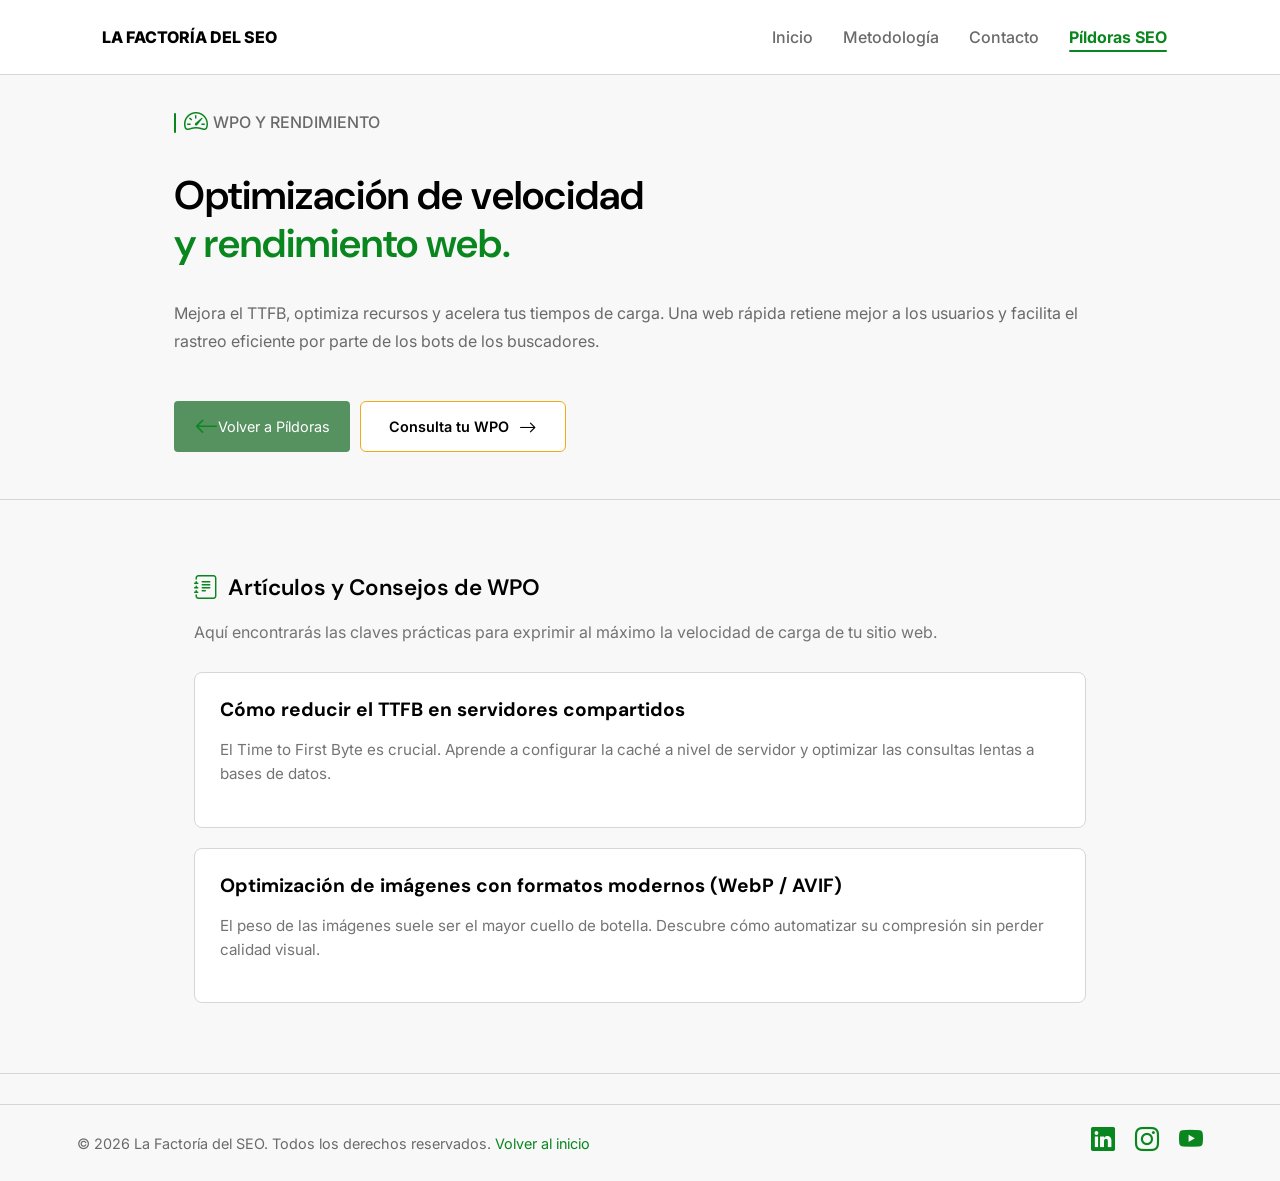
==== categoria-wpo.html @ e2622c9f "seccion pildoras seo añadida" ====
<!DOCTYPE html>
<html lang="es-ES">

<head>
    <meta charset="UTF-8">
    <meta name="viewport" content="width=device-width, initial-scale=1.0">
    <meta name="description" content="Mejora el TTFB, optimiza recursos y acelera tus tiempos de carga con nuestras píldoras de WPO.">
    <title>La Factoría del SEO | WPO y Rendimiento Web</title>
    <link rel="canonical" href="https://lafactoriadelseo.com/categoria-wpo">
    <link rel="stylesheet" href="css/styles.css">
    <link rel="stylesheet" href="https://cdn.jsdelivr.net/npm/bootstrap-icons@1.13.1/font/bootstrap-icons.min.css">
    <link rel="preconnect" href="https://fonts.googleapis.com">
    <link rel="preconnect" href="https://fonts.gstatic.com" crossorigin>
    <link href="https://fonts.googleapis.com/css2?family=Inter:ital,opsz,wght@0,14..32,100..900;1,14..32,100..900&display=swap" rel="stylesheet">
    <link href="https://fonts.googleapis.com/css2?family=DM+Sans:ital,opsz,wght@0,9..40,100..1000;1,9..40,100..1000&display=swap" rel="stylesheet">
</head>

<body>

    <header id="header-principal">
        <button class="menu-desplegable" aria-label="Abrir menú">
            <i class="bi bi-list"></i>
        </button>
        <nav class="nav-menu">
            <div class="logo">LA FACTORÍA DEL SEO</div>
            <ul class="menu">
                <li><a href="index.html">Inicio</a></li>
                <li><a href="metodologia.html">Metodología</a></li>
                <li><a href="contacto.html">Contacto</a></li>
                <li><a href="pildoras-seo.html" class="active">Píldoras SEO</a></li>
            </ul>
        </nav>
    </header>

    <main>
        <section class="hero">
            <div class="hero-content">
                <div class="hero-content-mpan">
                    <p><i class="bi bi-speedometer2"></i> WPO Y RENDIMIENTO</p>
                </div>
                <h1>Optimización de velocidad <br><span>y rendimiento web.</span></h1>
                <p>Mejora el TTFB, optimiza recursos y acelera tus tiempos de carga. Una web rápida retiene mejor a los usuarios y facilita el rastreo eficiente por parte de los bots de los buscadores.</p>
                
                <div class="boton">
                    <a href="pildoras-seo.html" class="btn-primary"><i class="bi bi-arrow-left"></i> Volver a Píldoras</a>
                    <a href="contacto.html" class="btn-secundary">Consulta tu WPO <i class="bi bi-arrow-right"></i></a>
                </div>
            </div>
        </section>

        <section class="proceso-auditoria">
            <div class="proceso-lista-articulos">
                <h2><i class="bi bi-journal-text"></i> Artículos y Consejos de WPO</h2>
                <p>Aquí encontrarás las claves prácticas para exprimir al máximo la velocidad de carga de tu sitio web.</p>
                
                <div class="contenedor-tarjetas-articulos">
                    
                    <article class="tarjeta-articulo">
                        <h3>
                            <a href="reducir-ttfb-servidor-compartido.html">Cómo reducir el TTFB en servidores compartidos</a>
                        </h3>
                        <p>El Time to First Byte es crucial. Aprende a configurar la caché a nivel de servidor y optimizar las consultas lentas a bases de datos.</p>
                    </article>
                    
                    <article class="tarjeta-articulo">
                        <h3>
                            <a href="#">Optimización de imágenes con formatos modernos (WebP / AVIF)</a>
                        </h3>
                        <p>El peso de las imágenes suele ser el mayor cuello de botella. Descubre cómo automatizar su compresión sin perder calidad visual.</p>
                    </article>

                </div>
            </div>
        </section>
    </main>

    <footer class="pie">
        <div class="pie-individual">
            <p>&copy; 2026 La Factoría del SEO. Todos los derechos reservados. <a href="#header-principal">Volver al inicio</a></p>
        </div>
        <div class="iconos">
            <a href="https://www.linkedin.com/in/ricardcruzseo/" target="_blank"><i class="bi bi-linkedin"></i></a>
        </div>
        <div class="iconos">
            <a href="https://www.instagram.com/" target="_blank"><i class="bi bi-instagram"></i></a>
        </div>
        <div class="iconos">
            <a href="https://www.youtube.com/" target="_blank"><i class="bi bi-youtube"></i></a>
        </div>
    </footer>

    <!-- Script JavaScript externo -->
    <script src="js/pildoras.js"></script>
</body>

</html>
---- css/styles.css ----
/* Configuración General */

:root {
  --color-principal: #0a861f;
  --color-principal-hover: #569160;
  --color-oscuro: #000000;
  --color-texto: #6b6a6a;
  --color-texto-suave: #757474;
  --color-fondo: #f7f8f7;
  --color-fondo-alterno: #f3eeee;
  --color-blanco: #ffffff;
  --color-borde: #d4d6da;
  --color-alerta: #f0ac18;

  --fuente-principal: "Inter", sans-serif;
  --fuente-titulos: "DM Sans", sans-serif;
}

* {
  box-sizing: border-box;
}

body {
  font-family: var(--fuente-principal);
  background-color: var(--color-fondo);
  margin: 0;
  padding: 0;
  color: var(--color-texto);
}

h1,
h2,
h3 {
  font-family: var(--fuente-titulos);
  color: var(--color-oscuro);
  margin-top: 0;
}

h1 {
  font-size: 2.5rem;
  font-weight: 600;
  line-height: 1.2;
}

h2 {
  font-size: 1.4rem;
  font-weight: 600;
  line-height: 1.5;
  width: 100%;
}

h3 {
  line-height: 1.3;
  font-size: 1.2rem;
}

a {
  transition:
    color 0.5s ease,
    background-color 0.5s ease;
}

i {
  font-size: 1.5rem;
  color: var(--color-principal);
}

/* Migas de pan */

.hero-content-mpan p {
  position: relative;
  display: inline-flex;
  align-items: center;
  padding-left: 10px;
  color: var(--color-texto-suave);
  line-height: 1.5;
  font-weight: 500;
  margin-top: 30px;
}

/* Selectores CSS de elementos y seudoelementos */

.hero-content-mpan p::before {
  content: "";
  position: absolute;
  left: 0;
  top: 25%;
  width: 2px;
  height: 50%;
  background-color: var(--color-principal);
  border-radius: 8px;
}

.hero-content-mpan i {
  margin-right: 5px;
}

/* Navegación  */

.nav-menu {
  display: flex;
  justify-content: space-between;
  align-items: center;
  padding: 16px 8%;
  border-bottom: 1px solid var(--color-borde);
  background-color: var(--color-blanco);
  position: relative;
  width: 100%;
}

.logo {
  font-weight: 800;
  color: var(--color-oscuro);
}

.menu {
  list-style: none;
  display: flex;
  gap: 30px;
  margin: 1%;
}

.nav-menu a {
  text-decoration: none;
  color: var(--color-texto);
  font-size: 1rem;
  font-weight: 500;
}

.nav-menu a:hover {
  color: var(--color-principal);
  font-weight: 700;
}

.nav-menu a.active {
  color: var(--color-principal);
  position: relative;
  font-weight: 700;
}

.nav-menu a.active::after {
  content: "";
  position: absolute;
  bottom: -5px;
  left: 0;
  width: 100%;
  height: 2px;
  background-color: var(--color-principal);
  border-radius: 2px;
}

.menu-desplegable {
  display: none;
  background: none;
  border: none;
  color: var(--color-oscuro);
  cursor: pointer;
}

.menu-desplegable i {
  font-size: 2rem;
  color: var(--color-oscuro);
}

.pie {
  font-size: 0.9rem;
  display: flex;
  gap: 20px;
  padding: 15px 6%;
  border-top: var(--color-borde) 1px solid;
}

.pie-individual {
  width: 100%;
}

.pie-individual a {
  text-decoration: none;
  color: var(--color-principal);
}

.iconos {
  padding: 5px 0px;
}

.iconos i {
  font-size: 1.5rem;

  color: var(--color-principal);
}

.iconos i:hover {
  color: var(--color-principal-hover);
}

/* Hero Sección (Compartido entre Index y Contacto) */

.hero,
.hero-contenedor {
  background-color: var(--color-fondo);
  width: 100%;
  margin: 0 auto;
  border-bottom: 1px solid var(--color-borde);
}

.hero-content,
.hero-contacto {
  width: 100%;
  max-width: 932px;
  text-align: left;
  margin: 0 auto;
  border: none;
}

.hero .hero-content h1 span {
  color: var(--color-principal);
}

.hero p {
  font-size: 1rem;
  line-height: 1.7;
  color: var(--color-texto);
  margin-bottom: 3%;
  margin-top: 3%;
}

.boton {
  display: flex;
  gap: 10px;
  margin-bottom: 5%;
  margin-top: 5%;
}

.btn-primary,
.btn-secundary {
  padding: 10px 20px;
  text-decoration: none;
  border-radius: 4px;
  font-size: 0.9rem;
  display: inline-flex;
  align-items: center;
}

.btn-primary {
  color: var(--color-blanco);
  background-color: var(--color-principal-hover);
}

.btn-primary:hover {
  background-color: var(--color-principal);
}

.btn-secundary {
  color: var(--color-oscuro);
  background-color: var(--color-blanco);
  border: 1px solid var(--color-alerta);
  display: inline-flex;
  align-items: center;
  gap: 10px;
  padding: 14px 28px;
  background: linear-gradient(to left, var(--color-blanco) 50%, var(--color-alerta) 50%);
  background-size: 200% 100%;
  background-position: right bottom;
  color: var(--color-oscuro);
  text-decoration: none;
  font-weight: 600;
  border-radius: 6px;
  font-family: var(--fuente-principal);
  cursor: pointer;
  vertical-align: middle;
  background-position: right center;
  transition:
    background-position 0.4s ease,
    color 0.3s ease,
    border-color 0.4s ease;
}

.btn-secundary:hover {
  background-position: left bottom;
  color: var(--color-blanco);
  border-color: var(--color-alerta);
  background-color: var(--color-alerta);
}

.btn-secundary i {
  display: inline-flex;
  font-size: 1.1rem;
  color: inherit;
  justify-content: center;
  margin-top: 3px;
}

.btn-secundary:hover i {
  animation: empujaFlecha 0.6s ease-in-out infinite alternate;
}

/* Servicios */

.servicios {
  border-bottom: 1px solid var(--color-borde);
  margin: 0 auto;
  width: 100%;
  max-width: 100%;
}

.servicios-content {
  width: 100%;
  max-width: 100%;
  margin: 0 auto;
}

.servicios-content h2 {
  text-align: center;
  margin-bottom: 50px;
  margin-top: 40px;
}

.caja-contenedora {
  display: grid;
  grid-template-columns: repeat(4, 1fr);
  gap: 30px;
  width: 100%;
  max-width: 90%;
  margin: 60px auto;
}

.caja-individual {
  width: 100%;
  max-width: 100%;
  background-color: var(--color-blanco);
  border: 1px solid var(--color-borde);
  border-radius: 6px;
  padding: 20px;
  box-shadow: 0 2px 4px rgba(0, 0, 0, 0.02);
  transition:
    transform 0.3s ease,
    border-color 0.3s ease;
}

.caja-individual:hover {
  transform: translateY(-2px);
  border-color: var(--color-principal);
}

.caja-individual p {
  color: var(--color-texto-suave);
  font-size: 0.9rem;
  font-weight: 300;
  line-height: 1.5;
  margin-bottom: 0;
}

.caja-individual h3 {
  color: var(--color-texto);
  margin-bottom: 10px;
}

.caja-individual i {
  color: var(--color-principal);
  font-size: 1.8rem;
  margin: 10px 10px;
  display: block;
}

/* Seccion Datos */

.datos-content {
  display: flex;
  justify-content: center;
  gap: 35px;
  padding: 60px 0px;
  background-color: var(--color-fondo-alterno);
  align-items: center;
}

.datos-individual p {
  max-width: 600px;
  color: var(--color-texto);
  line-height: 1.5;
  text-align: left;
}

.datos-individual a {
  text-decoration: none;
  color: var(--color-texto);
  font-size: 0.9rem;
  font-weight: 600;
}

.datos-individual h2 {
  color: #000000;
  padding-bottom: 10px;
}

.datos-individual a:hover {
  color: var(--color-principal);
}

.border {
  border: 1px solid var(--color-borde);
  border-radius: 6px;
  width: 400px;
  max-width: 400px;
  height: auto;
}

/* Metodologia */

.pilares-tabla {
  display: flex;
  justify-content: center;
  width: 100%;
  overflow-x: auto;
  margin-bottom: 30px;
}

.tabla-seo {
  width: 100%;
  font-size: 0.8rem;
  text-align: left;
  border-collapse: separate;
  border-spacing: 0;
  background-color: var(--color-blanco);
  border: 1px solid var(--color-borde);
  border-radius: 6px;
  overflow: hidden;
  margin: 20px 0px;
}

.tabla-seo td,
.tabla-seo th {
  padding: 5px 15px;
}

.tabla-seo th {
  background-color: #f5f7f5;
  color: #000000;
  font-weight: 600;
  height: 50px;
}

.tabla-seo i {
  font-size: 1.2rem;
  color: var(--color-principal);
  margin: 0 10px 0 20px;
  line-height: 1.5;
}

.tabla-seo tbody tr:nth-child(even) {
  background-color: var(--color-fondo);
  height: 20px;
}

.tabla-seo tbody td:nth-child(2),
.tabla-seo tbody td:nth-child(3),
.tabla-seo tbody td:nth-child(4) {
  color: var(--color-texto-suave);
}

td h3 {
  color: var(--color-oscuro);
  font-size: 0.8rem;
  font-weight: 600;
}

/* METODOLOGIA HERRAMIENTAS */

.herramientas-seccion {
  background-color: var(--color-fondo-alterno);
  padding: 60px 0px;
  border-bottom: 1px solid var(--color-borde);
  display: flex;
  justify-content: center;
}

.herramientas-contenedor {
  width: 100%;
  max-width: 932px;
  margin: 0 auto;
}

.herramientas-contenedor h2 {
  text-align: left;
}

.herramientas-subtexto {
  font-size: 1rem;
  text-align: left;
  color: var(--color-texto-suave);
  margin-bottom: 50px;
}

/* Contenedor flexible para las fichas */
.herramientas-grid {
  display: grid;
  grid-template-columns: repeat(4, 1fr);
  width: 100%;
  gap: 15px;
}

/* Estilo de cada ficha individual */
.herramienta-ficha {
  width: 100%;
  max-width: 100%;
  background-color: var(--color-blanco);
  border: 1px solid var(--color-borde);
  border-radius: 6px;
  padding: 20px;
  display: flex;
  flex-direction: column;
  gap: 12px;
  box-shadow: 0 2px 4px rgba(0, 0, 0, 0.02);
  transition:
    transform 0.3s ease,
    border-color 0.3s ease;
}

.herramienta-ficha:hover {
  transform: translateY(-2px);
  border-color: var(--color-principal);
}

.herramientas-grid .herramienta-ficha i {
  font-size: 1.3rem;
  color: var(--color-principal);
  max-width: 100%;
  text-align: left;
}

.herramienta-ficha span {
  font-family: var(--fuente-principal);
  font-weight: 600;
  font-size: 0.95rem;
  color: var(--color-oscuro);
  justify-content: left;
}

.descripcion-herramienta {
  font-size: 0.7rem;
  color: var(--color-texto-suave);
  line-height: 1.4;
  text-align: left;
}

/* Seccion Lista de procesos para una auditoria */

.proceso-auditoria {
  width: 100%;
  display: flex;
  justify-content: center;
  margin: 30px auto;
  border-bottom: 1px solid var(--color-borde);
  padding-bottom: 30px;
}

.proceso-lista ol {
  padding-left: 1rem;
  margin: 0px;
  list-style-position: outside;
}

.proceso-lista li {
  margin-bottom: 20px;
  color: #160f0f;
  line-height: 1.4;
  font-size: 1rem;
  font-weight: 200;
  padding-left: 10px;
}

.proceso-lista li b {
  color: var(--color-oscuro);
}

.recurso-video {
  margin-bottom: 30px auto;
  justify-content: center;
  display: flex;
}

.recurso-video h2 i {
  margin-right: 2px;
}

.iframe-video {
  justify-content: center;
}

.iframe-video p {
  font-size: 0.8rem;
  font-weight: 200;
  color: var(--color-texto-suave);
  margin-top: 0px;
  margin-bottom: 50px;
}

.iframe-video-estilo {
  border: var(--color-texto-suave) 1px solid;
  border-radius: 4px;
}

/* CTA QUE LLEVA A FORMULARIO */

.contenedor-cta {
  width: 100%;
  display: flex;
  justify-content: center;
  margin: 0px;
}

.cta-auditoria {
  justify-content: center;
  border-top: 1px solid var(--color-borde);
  width: 100%;
  text-align: center;
  background-color: var(--color-blanco);
}

.cta-auditoria h2 {
  margin-top: 60px;
}

.cta-auditoria .boton {
  justify-content: center;
  text-align: center;
}

/* CONTACTO */

.contacto-seccion-hibrida {
  background-color: var(--color-fondo-alterno);
  padding: 0px 20px;
  display: flex;
  justify-content: center;
  width: 100%;
  text-align: center;
}

.contacto-grid-contenedor {
  display: grid;
  grid-template-columns: 1fr 1fr;
  gap: 40px;
  width: 100%;
  max-width: 935px;
  align-items: start;
  flex-wrap: wrap;
}

.contacto-col-info {
  text-align: left;
}

.contacto-col-info .hero-content-mpan p {
  margin-bottom: 7%;
}

.contacto-descripcion {
  color: var(--color-texto-suave);
  line-height: 1.7;
  font-size: 1rem;
  font-weight: 400;
  margin-bottom: 25px;
  max-width: 100%;
}

.contacto-imagen {
  width: 100%;
  max-width: 100%;
  border-radius: 6px;
  object-fit: cover;
  border: 1px solid var(--color-borde);
}

.contacto-compromiso {
  color: var(--color-texto);
  font-size: 0.8rem;
  font-weight: 300;
}

.contacto-compromiso i {
  margin-right: 8px;
  font-size: 1.1rem;
  line-height: 0.5;
}

/* FORMULARIO */

.tarjeta-formulario {
  background-color: var(--color-blanco);
  border: 1px solid var(--color-borde);
  border-radius: 8px;
  margin: 10% 0;
  padding: 30px;
  box-shadow: 0 4px 12px rgba(0, 0, 0, 0.01);
}

.tarjeta-formulario h2 {
  font-size: 1.5rem;
  color: var(--color-oscuro);
  margin-bottom: 10px;
}

.formulario-subtitulo {
  font-size: 0.8rem;
  color: var(--color-texto-suave);
  margin-bottom: 25px;
}

.campo-grupo {
  display: flex;
  flex-direction: column;
  gap: 8px;
  margin-bottom: 37px;
  text-align: left;
}

.campo-grupo label {
  font-family: var(--fuente-principal);
  font-size: 0.9rem;
  color: var(--color-oscuro);
  font-weight: 600;
}

.campo-grupo label .opcional {
  font-weight: 400;
  color: var(--color-texto-suave);
  font-size: 0.8rem;
}

.campo-grupo input,
.campo-grupo select {
  width: 100%;
  padding: 12px 16px;
  border: 1px solid var(--color-borde);
  border-radius: 6px;
  background-color: var(--color-blanco);
  font-family: var(--fuente-principal);
  font-size: 0.9rem;
  color: var(--color-oscuro);
  transition:
    border-color 0.3s ease,
    box-shadow 0.3s ease;
}

.campo-grupo input:focus,
.campo-grupo select:focus {
  outline: none;
  border-color: var(--color-principal);
  box-shadow: 0 0 0 3px rgba(16, 185, 129, 0.1);
}

.btn-formulario-enviar {
  width: 100%;
  background-color: var(--color-principal);
  color: var(--color-blanco);
  border: none;
  border-radius: 6px;
  padding: 12px;
  font-family: var(--fuente-principal);
  font-weight: 600;
  font-size: 0.95rem;
  cursor: pointer;
  display: flex;
  justify-content: center;
  align-items: center;
  gap: 8px;
  transition:
    background-color 0.3s ease,
    transform 0.2s ease;
}

.btn-formulario-enviar:hover {
  background-color: #0f9f6e;
  transform: translateY(-1px);
}

.contacto-col-info span {
  color: var(--color-principal);
}

@keyframes empujaFlecha {
  0% {
    transform: translateX(0);
  }

  100% {
    transform: translateX(8px);
  }
}

/* SECCION PILDORAS */

.pildoras-seccion {
  padding: 60px 20px;
  max-width: 1200px;
  margin: 0 auto;
}

.blog-grid {
  display: grid;
  grid-template-columns: repeat(auto-fit, minmax(280px, 1fr));
  gap: 30px;
  margin-top: 40px;
}

.tarjeta-blog {
  background: #fff;
  padding: 30px;
  border-radius: 12px;
  border: 1px solid #e0e0e0;
  transition: all 0.3s ease;
}

.tarjeta-blog:hover {
  box-shadow: 0 10px 20px rgba(0, 0, 0, 0.05);
  border-color: var(--color-principal);
  /* O el color principal que uses */
}


.btn-leer,
a.btn-leer {
  display: inline-block;
  text-decoration: none;
  margin-top: 25px;
  padding: 10px 20px;
  background: #000;
  color: #fff;
  border: none;
  border-radius: 5px;
  cursor: pointer;
}

h1 span {
  color: #28a745;
}

.btn-leer,
a.btn-leer {
  display: inline-block;
  text-decoration: none;
  margin-top: 25px;
  padding: 10px 20px;
  background: #000;
  color: #fff;
  border: none;
  border-radius: 5px;
  cursor: pointer;
  transition: background-color 0.3s ease;
}

.btn-leer:hover,
a.btn-leer:hover {
  background-color: var(--color-principal);
}

/* ==========================================
   ESTILOS PARA CATEGORÍA WPO Y LISTADO DE ARTÍCULOS
   ========================================== */


.proceso-lista-articulos {
  width: 100%;
  max-width: 932px;
  margin: 0 auto;
  padding: 40px 20px;
}

.proceso-lista-articulos h2 {
  display: flex;
  align-items: center;
  gap: 10px;
  color: var(--color-oscuro);
  margin-bottom: 10px;
}

.proceso-lista-articulos>p {
  color: var(--color-texto-suave);
  margin-bottom: 30px;
}

.contenedor-tarjetas-articulos {
  display: flex;
  flex-direction: column;
  gap: 20px;
}

.tarjeta-articulo {
  background: var(--color-blanco, #fff);
  padding: 25px;
  border-radius: 8px;
  border: 1px solid var(--color-borde);
  transition: border-color 0.3s ease, transform 0.3s ease;
}

.tarjeta-articulo:hover {
  border-color: var(--color-principal);
  transform: translateY(-2px);
}

.tarjeta-articulo h3 {
  color: var(--color-oscuro);
  margin-bottom: 10px;
  font-size: 1.2rem;
}

.tarjeta-articulo h3 a {
  color: inherit;
  text-decoration: none;
}

.tarjeta-articulo h3 a:hover {
  color: var(--color-principal);
}

.tarjeta-articulo p {
  color: var(--color-texto-suave);
  font-size: 0.95rem;
  line-height: 1.6;
}

.tarjeta-articulo {
  position: relative;
  cursor: pointer;
}

.tarjeta-articulo h3 a::after {
  content: '';
  position: absolute;
  inset: 0;
  z-index: 1;
}

/* ==========================================
   MAQUETACIÓN DE ARTÍCULOS (PÍLDORAS SEO)
   ================================---------- */

.contenedor-articulo {
  max-width: 900px;
  margin: 0 auto;
  /* padding: 50px 20px; */
}

.cuerpo-articulo {
  line-height: 1.8;
  color: var(--color-texto-suave);
}

.cuerpo-articulo h2 {
  color: var(--color-oscuro);
  margin-top: 35px;
  margin-bottom: 15px;
  font-size: 1.6rem;
  border-bottom: 2px solid var(--color-borde, #eaeaea);
  padding-bottom: 8px;
}

/* Margen limpio y legible para los párrafos */
.cuerpo-articulo p {
  margin-bottom: 22px;
  font-size: 1.05rem;
}

/* Caja de conclusión / destacada con barra lateral */
.caja-conclusion {
  background: var(--color-fondo-alterno, #f9f9f9);
  border: 1px solid var(--color-borde, #e2e8f0);
  padding: 25px;
  border-radius: 8px;
  margin-top: 45px;
}

.caja-conclusion h3 {
  color: var(--color-oscuro);
  margin-bottom: 12px;
  font-size: 1.2rem;
}

.caja-conclusion p {
  margin-bottom: 0;
}







/* --------------------------------------------------------------------------
   PUNTO DE ROTURA 1: Pantallas menores de 1148px (Escritorio servicios retoque)
   -------------------------------------------------------------------------- */

@media (max-width: 1148px) {
  .caja-contenedora {
    display: grid;
    grid-template-columns: 1fr 1fr;
  }
}

/* --------------------------------------------------------------------------
   PUNTO DE ROTURA 2: Pantallas menores de 1024px (Tablets grandes)
   -------------------------------------------------------------------------- */

@media (max-width: 1024px) {
  .nav-menu .menu {
    gap: 20px;
  }

  .hero {
    padding: 0px 4%;
  }

  .hero-content,
  .herramientas-contenedor {
    max-width: 100%;
    width: 100%;
  }

  h1 {
    font-size: 2.2rem;
  }

  .datos-individual {
    justify-content: center;
    max-width: 350px;
  }

  .border {
    border-radius: 6px;
    max-width: 300px;
    height: auto;
  }

  .hero {
    padding: 0 4%;
  }

  .herramientas-seccion {
    padding: 60px 4%;
  }

  .contacto-descripcion {
    color: var(--color-texto-suave);
    line-height: 1.7;
    font-size: 1rem;
    font-weight: 400;
    margin-bottom: 30px;
  }
}


/* --------------------------------------------------------------------------
   PUNTO DE ROTURA 3: Pantallas menores de 941px ajuste de tamaño de herramientas
   -------------------------------------------------------------------------- */

@media (max-width: 941px) {

  .herramientas-grid {
    grid-template-columns: repeat(2, 1fr) !important;
    gap: 20px;
  }
}

/* --------------------------------------------------------------------------
   PUNTO DE ROTURA 4: Pantallas menores de 768px (Tablets / Móviles grandes)
   -------------------------------------------------------------------------- */

@media (max-width: 768px) {
  #header-principal {
    position: relative;
    display: flex !important;
    justify-content: space-between;
    align-items: center;
    padding: 15px 5%;
    background-color: var(--color-blanco);
    border-bottom: 1px solid var(--color-borde);
    width: 100%;
  }

  .nav-menu {
    background-color: var(--color-blanco);
    border-bottom: 1px solid var(--color-borde);
  }

  .nav-menu {
    display: flex !important;
    justify-content: flex-start;
    align-items: center;
    border-bottom: none;
    padding: 0;
    background: none;
    box-shadow: none;
    width: auto;
    position: static;
    order: 1;
  }

  .logo {
    display: block !important;
  }

  .menu-desplegable {
    display: block !important;
    background: none;
    border: none;
    font-size: 2.2rem;
    color: var(--color-oscuro);
    cursor: pointer;
    padding: 0;
    margin-left: auto;
    order: 3;
    z-index: 10000;
  }

  .nav-menu .menu {
    display: none !important;
    flex-direction: column;
    gap: 0;
    position: absolute;
    top: 100%;
    left: 0;
    width: 100%;
    background-color: var(--color-blanco);
    padding: 0px 5%;
    box-shadow: 0 8px 16px rgba(0, 0, 0, 0.1);
    margin: 0;
    z-index: 9999;
    font-size: 0.8rem;
    font-weight: 500;
    letter-spacing: 0.2px;
    text-transform: none;
    padding: 15px 5%;
  }

  .nav-menu .menu.show {
    display: flex !important;
  }

  .nav-menu .menu li {
    width: 100%;
  }

  .nav-menu .menu a {
    display: block;
    padding: 16px 0;
    border-bottom: 1px solid var(--color-fondo);
    color: var(--color-oscuro);
    font-weight: 500;
    text-align: right;
  }

  .nav-menu a.active::after {
    display: none !important;
  }

  .nav-menu a.active {
    justify-content: right;
    color: var(--color-principal);
    border-right: 4px solid var(--color-principal);
    padding-right: 12px;
  }

  .boton {
    margin: 50px auto;
  }

  .caja-contenedora {
    display: flex;
    flex-direction: column;
    align-items: center;
    gap: 20px;
    width: 100%;
  }

  .caja-individual {
    width: 100%;
    max-width: 600px;
    margin: 0 auto;
  }

  .datos-content {
    display: flex;
    flex-direction: column;
    align-items: center;
    gap: 30px;
  }

  .datos-content img {
    width: 100% !important;
    max-width: 100% !important;
    height: auto !important;
    display: block;
  }

  .datos-individual {
    width: 90%;
    max-width: 500px;
    text-align: center;
    margin: 0 auto;
  }

  .border {
    width: 100% !important;
    max-width: 500px !important;
    margin: 0px auto;
    display: flex;
    justify-content: center;
  }

  .border img {
    width: 100% !important;
    height: auto !important;
    object-fit: contain;
  }

  .contacto-grid-contenedor {
    display: flex;
    flex-direction: column;
    justify-content: center;
    align-items: stretch;
    width: 100%;
    gap: 20px;
  }

  .contacto-col-formulario {
    width: 100%;
  }

  .tarjeta-formulario {
    width: 100%;
    max-width: 100%;
    margin: 10px 0;
    padding: 30px 20px;
  }
}

/* --------------------------------------------------------------------------
   PUNTO DE ROTURA 4: Pantallas menores de 640px (Móviles estándar)
   -------------------------------------------------------------------------- */


@media (max-width: 640px) {
  .hero p {
    font-size: 1rem;
    line-height: 1.6;
    margin-bottom: 9%;
  }

  .boton {
    margin-bottom: 40px;
  }

  .pie-individual {
    font-size: 0.8rem;
  }

  .caja-individual {
    max-width: 600px;
  }

  .datos-individual {
    justify-content: center;
    max-width: 500px;
    margin: 0 auto;
  }

  .tabla-seo th,
  .tabla-seo td {
    padding: 8px 10px;
    font-size: 0.75rem;
  }

  .herramientas-grid {
    grid-template-columns: 1fr !important;
    gap: 15px;
  }

  .iframe-video iframe {
    width: 100%;
    height: auto;
    aspect-ratio: 16 / 9;
  }

  .proceso-auditoria {
    width: 90%;
    display: flex;
    justify-content: center;
    margin: 30px auto;
    border-bottom: 1px solid var(--color-borde);
    padding-bottom: 30px;
  }
}
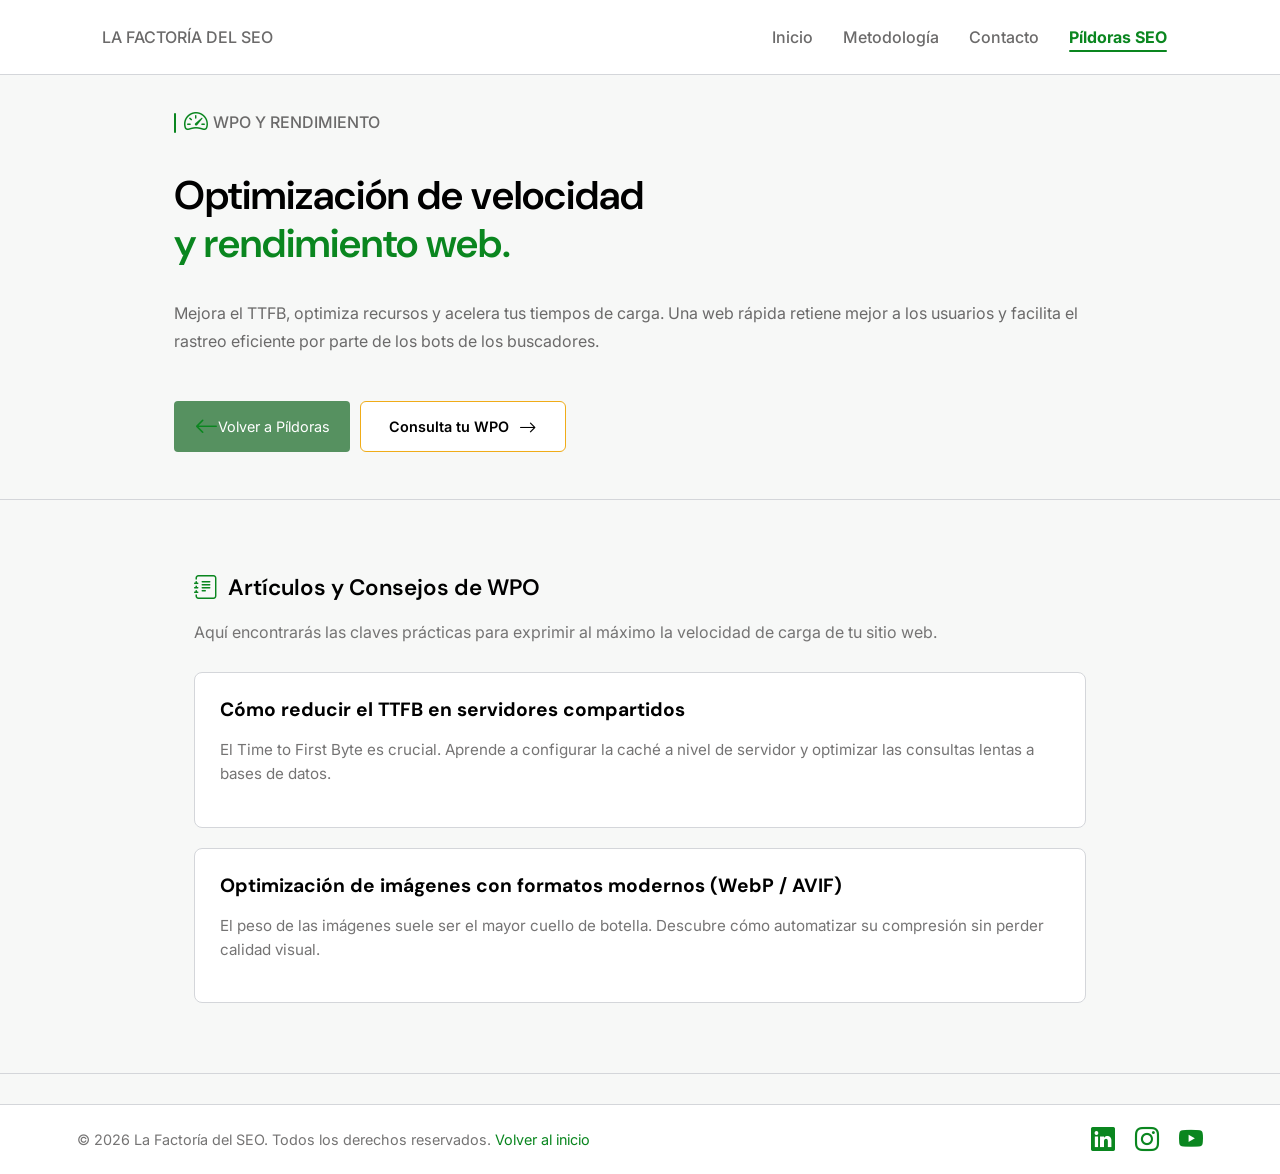
==== commit 7a4e4a09: "reajustes de menu hamburguesa y otros detalles de exp usuario" ====
--- a/categoria-wpo.html
+++ b/categoria-wpo.html
@@ -2,27 +2,47 @@
 <html lang="es-ES">
 
 <head>
+    <!-- Google Tag Manager -->
+    <script>(function (w, d, s, l, i) {
+            w[l] = w[l] || []; w[l].push({
+                'gtm.start':
+                    new Date().getTime(), event: 'gtm.js'
+            }); var f = d.getElementsByTagName(s)[0],
+                j = d.createElement(s), dl = l != 'dataLayer' ? '&l=' + l : ''; j.async = true; j.src =
+                    'https://www.googletagmanager.com/gtm.js?id=' + i + dl; f.parentNode.insertBefore(j, f);
+        })(window, document, 'script', 'dataLayer', 'GTM-WZG776Q9');</script>
+    <!-- End Google Tag Manager -->
     <meta charset="UTF-8">
     <meta name="viewport" content="width=device-width, initial-scale=1.0">
-    <meta name="description" content="Mejora el TTFB, optimiza recursos y acelera tus tiempos de carga con nuestras píldoras de WPO.">
+    <meta name="description"
+        content="Mejora el TTFB, optimiza recursos y acelera tus tiempos de carga con nuestras píldoras de WPO.">
     <title>La Factoría del SEO | WPO y Rendimiento Web</title>
-    <link rel="canonical" href="https://lafactoriadelseo.com/categoria-wpo">
+    <meta name="robots" content="index, follow">
+    <link rel="canonical" href="https://rcruz251982.github.io/FactoriaDelSeo/categoria-wpo.html">
     <link rel="stylesheet" href="css/styles.css">
     <link rel="stylesheet" href="https://cdn.jsdelivr.net/npm/bootstrap-icons@1.13.1/font/bootstrap-icons.min.css">
     <link rel="preconnect" href="https://fonts.googleapis.com">
     <link rel="preconnect" href="https://fonts.gstatic.com" crossorigin>
-    <link href="https://fonts.googleapis.com/css2?family=Inter:ital,opsz,wght@0,14..32,100..900;1,14..32,100..900&display=swap" rel="stylesheet">
-    <link href="https://fonts.googleapis.com/css2?family=DM+Sans:ital,opsz,wght@0,9..40,100..1000;1,9..40,100..1000&display=swap" rel="stylesheet">
+    <link
+        href="https://fonts.googleapis.com/css2?family=Inter:ital,opsz,wght@0,14..32,100..900;1,14..32,100..900&display=swap"
+        rel="stylesheet">
+    <link
+        href="https://fonts.googleapis.com/css2?family=DM+Sans:ital,opsz,wght@0,9..40,100..1000;1,9..40,100..1000&display=swap"
+        rel="stylesheet">
 </head>
 
 <body>
+    <!-- Google Tag Manager (noscript) -->
+    <noscript><iframe src="https://www.googletagmanager.com/ns.html?id=GTM-WZG776Q9" height="0" width="0"
+            style="display:none;visibility:hidden"></iframe></noscript>
+    <!-- End Google Tag Manager (noscript) -->
 
     <header id="header-principal">
         <button class="menu-desplegable" aria-label="Abrir menú">
             <i class="bi bi-list"></i>
         </button>
         <nav class="nav-menu">
-            <div class="logo">LA FACTORÍA DEL SEO</div>
+            <div class="logo"><a href="index.html">LA FACTORÍA DEL SEO</a></div>
             <ul class="menu">
                 <li><a href="index.html">Inicio</a></li>
                 <li><a href="metodologia.html">Metodología</a></li>
@@ -39,10 +59,12 @@
                     <p><i class="bi bi-speedometer2"></i> WPO Y RENDIMIENTO</p>
                 </div>
                 <h1>Optimización de velocidad <br><span>y rendimiento web.</span></h1>
-                <p>Mejora el TTFB, optimiza recursos y acelera tus tiempos de carga. Una web rápida retiene mejor a los usuarios y facilita el rastreo eficiente por parte de los bots de los buscadores.</p>
-                
+                <p>Mejora el TTFB, optimiza recursos y acelera tus tiempos de carga. Una web rápida retiene mejor a los
+                    usuarios y facilita el rastreo eficiente por parte de los bots de los buscadores.</p>
+
                 <div class="boton">
-                    <a href="pildoras-seo.html" class="btn-primary"><i class="bi bi-arrow-left"></i> Volver a Píldoras</a>
+                    <a href="pildoras-seo.html" class="btn-primary"><i class="bi bi-arrow-left"></i> Volver a
+                        Píldoras</a>
                     <a href="contacto.html" class="btn-secundary">Consulta tu WPO <i class="bi bi-arrow-right"></i></a>
                 </div>
             </div>
@@ -51,22 +73,26 @@
         <section class="proceso-auditoria">
             <div class="proceso-lista-articulos">
                 <h2><i class="bi bi-journal-text"></i> Artículos y Consejos de WPO</h2>
-                <p>Aquí encontrarás las claves prácticas para exprimir al máximo la velocidad de carga de tu sitio web.</p>
-                
+                <p>Aquí encontrarás las claves prácticas para exprimir al máximo la velocidad de carga de tu sitio web.
+                </p>
+
                 <div class="contenedor-tarjetas-articulos">
-                    
+
                     <article class="tarjeta-articulo">
                         <h3>
-                            <a href="reducir-ttfb-servidor-compartido.html">Cómo reducir el TTFB en servidores compartidos</a>
+                            <a href="reducir-ttfb-servidor-compartido.html">Cómo reducir el TTFB en servidores
+                                compartidos</a>
                         </h3>
-                        <p>El Time to First Byte es crucial. Aprende a configurar la caché a nivel de servidor y optimizar las consultas lentas a bases de datos.</p>
+                        <p>El Time to First Byte es crucial. Aprende a configurar la caché a nivel de servidor y
+                            optimizar las consultas lentas a bases de datos.</p>
                     </article>
-                    
+
                     <article class="tarjeta-articulo">
                         <h3>
                             <a href="#">Optimización de imágenes con formatos modernos (WebP / AVIF)</a>
                         </h3>
-                        <p>El peso de las imágenes suele ser el mayor cuello de botella. Descubre cómo automatizar su compresión sin perder calidad visual.</p>
+                        <p>El peso de las imágenes suele ser el mayor cuello de botella. Descubre cómo automatizar su
+                            compresión sin perder calidad visual.</p>
                     </article>
 
                 </div>
@@ -76,7 +102,8 @@
 
     <footer class="pie">
         <div class="pie-individual">
-            <p>&copy; 2026 La Factoría del SEO. Todos los derechos reservados. <a href="#header-principal">Volver al inicio</a></p>
+            <p>&copy; 2026 La Factoría del SEO. Todos los derechos reservados. <a href="#header-principal">Volver al
+                    inicio</a></p>
         </div>
         <div class="iconos">
             <a href="https://www.linkedin.com/in/ricardcruzseo/" target="_blank"><i class="bi bi-linkedin"></i></a>
@@ -90,7 +117,7 @@
     </footer>
 
     <!-- Script JavaScript externo -->
-    <script src="js/pildoras.js"></script>
+    <script src="pildoras.js"></script>
 </body>
 
 </html>
--- a/css/styles.css
+++ b/css/styles.css
@@ -162,16 +162,30 @@
   color: var(--color-oscuro);
 }
 
+/* ==========================================
+   PIE DE PÁGINA ACTUALIZADO Y FLEXIBLE
+   ========================================== */
+
 .pie {
   font-size: 0.9rem;
   display: flex;
+  flex-wrap: wrap;
+  justify-content: space-between;
+  align-items: center;
   gap: 20px;
-  padding: 15px 6%;
+  padding: 20px 6%;
   border-top: var(--color-borde) 1px solid;
+  background-color: var(--color-blanco);
 }
 
 .pie-individual {
-  width: 100%;
+  width: auto;
+  flex: 1;
+}
+
+.pie-individual p {
+  margin: 0;
+  color: var(--color-texto-suave);
 }
 
 .pie-individual a {
@@ -179,13 +193,18 @@
   color: var(--color-principal);
 }
 
+.pie-individual a:hover {
+  text-decoration: underline;
+}
+
 .iconos {
-  padding: 5px 0px;
+  padding: 0;
+  display: flex;
+  align-items: center;
 }
 
 .iconos i {
   font-size: 1.5rem;
-
   color: var(--color-principal);
 }
 
@@ -796,6 +815,10 @@
   margin: 0 auto;
 }
 
+body:has(.pildoras-seccion) .hero {
+    border-bottom: none;
+}
+
 .blog-grid {
   display: grid;
   grid-template-columns: repeat(auto-fit, minmax(280px, 1fr));
@@ -814,7 +837,6 @@
 .tarjeta-blog:hover {
   box-shadow: 0 10px 20px rgba(0, 0, 0, 0.05);
   border-color: var(--color-principal);
-  /* O el color principal que uses */
 }
 
 
@@ -938,7 +960,6 @@
 .contenedor-articulo {
   max-width: 900px;
   margin: 0 auto;
-  /* padding: 50px 20px; */
 }
 
 .cuerpo-articulo {
@@ -955,19 +976,18 @@
   padding-bottom: 8px;
 }
 
-/* Margen limpio y legible para los párrafos */
 .cuerpo-articulo p {
   margin-bottom: 22px;
   font-size: 1.05rem;
 }
 
-/* Caja de conclusión / destacada con barra lateral */
 .caja-conclusion {
   background: var(--color-fondo-alterno, #f9f9f9);
   border: 1px solid var(--color-borde, #e2e8f0);
   padding: 25px;
   border-radius: 8px;
   margin-top: 45px;
+  margin-bottom: 60px;
 }
 
 .caja-conclusion h3 {
@@ -979,12 +999,6 @@
 .caja-conclusion p {
   margin-bottom: 0;
 }
-
-
-
-
-
-
 
 /* --------------------------------------------------------------------------
    PUNTO DE ROTURA 1: Pantallas menores de 1148px (Escritorio servicios retoque)
@@ -1048,13 +1062,11 @@
   }
 }
 
-
 /* --------------------------------------------------------------------------
    PUNTO DE ROTURA 3: Pantallas menores de 941px ajuste de tamaño de herramientas
    -------------------------------------------------------------------------- */
 
 @media (max-width: 941px) {
-
   .herramientas-grid {
     grid-template-columns: repeat(2, 1fr) !important;
     gap: 20px;
@@ -1160,6 +1172,16 @@
     padding-right: 12px;
   }
 
+  .pie {
+    flex-direction: column;
+    text-align: center;
+    gap: 15px;
+  }
+  
+  .pie-individual {
+    width: 100%;
+  }
+
   .boton {
     margin: 50px auto;
   }
@@ -1235,9 +1257,8 @@
 }
 
 /* --------------------------------------------------------------------------
-   PUNTO DE ROTURA 4: Pantallas menores de 640px (Móviles estándar)
+   PUNTO DE ROTURA 5: Pantallas menores de 640px (Móviles estándar)
    -------------------------------------------------------------------------- */
-
 
 @media (max-width: 640px) {
   .hero p {
